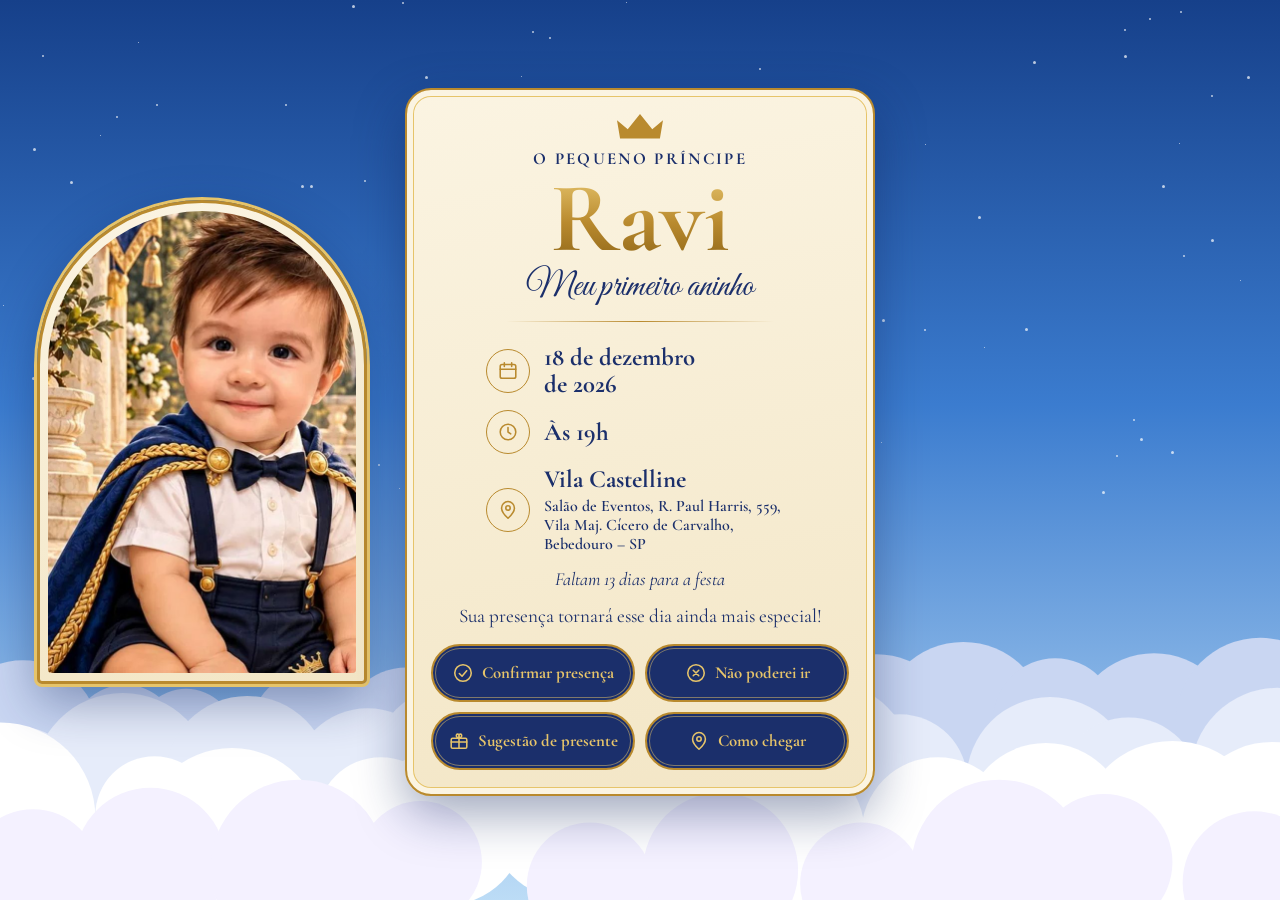
==== convite-ravi/index.html @ a2ce2e55 "Convite do Ravi" ====
<!doctype html>
<html lang="pt-BR">
<head>
<meta charset="utf-8">
<meta name="viewport" content="width=device-width, initial-scale=1, viewport-fit=cover">
<title>Ravi faz 1 aninho – Convite</title>
<link rel="preconnect" href="https://fonts.googleapis.com">
<link href="https://fonts.googleapis.com/css2?family=Cormorant+Garamond:wght@500;600;700&family=Great+Vibes&display=swap" rel="stylesheet">
<link rel="stylesheet" href="css/style.css">
</head>
<body>
<div class="stage" aria-hidden="true">
  <div id="stars"></div>
  <div class="castle">
    <svg viewBox="0 -90 600 400" xmlns="http://www.w3.org/2000/svg">
      <path d="M40 310Q300 225 560 310Z" fill="#78a868"/>
      <line x1="120" y1="212" x2="480" y2="212" stroke="#fbfbf7" stroke-width="10" stroke-dasharray="11 7"/>
      <rect x="120" y="217" width="360" height="75" fill="#fbfbf7"/>
      <rect x="120" y="217" width="360" height="75" fill="#d9e1f1" opacity=".35"/>
      <!-- torres laterais -->
      <rect x="150" y="165" width="32" height="130" fill="#fbfbf7"/><rect x="172" y="165" width="10" height="130" fill="#d9e1f1"/>
      <rect x="418" y="165" width="32" height="130" fill="#fbfbf7"/><rect x="440" y="165" width="10" height="130" fill="#d9e1f1"/>
      <polygon points="144,167 166,100 188,167" fill="#1f3a8a"/><polygon points="166,100 188,167 166,167" fill="#15296b"/>
      <polygon points="412,167 434,100 456,167" fill="#1f3a8a"/><polygon points="434,100 456,167 434,167" fill="#15296b"/>
      <rect x="205" y="120" width="40" height="175" fill="#fbfbf7"/><rect x="235" y="120" width="10" height="175" fill="#d9e1f1"/>
      <rect x="355" y="120" width="40" height="175" fill="#fbfbf7"/><rect x="385" y="120" width="10" height="175" fill="#d9e1f1"/>
      <polygon points="198,122 225,40 252,122" fill="#1f3a8a"/><polygon points="225,40 252,122 225,122" fill="#15296b"/>
      <polygon points="348,122 375,40 402,122" fill="#1f3a8a"/><polygon points="375,40 402,122 375,122" fill="#15296b"/>
      <!-- corpo central -->
      <rect x="240" y="165" width="120" height="130" fill="#fbfbf7"/><rect x="340" y="165" width="20" height="130" fill="#d9e1f1"/>
      <polygon points="232,168 300,118 368,168" fill="#1f3a8a" stroke="#e6c46a" stroke-width="3" stroke-linejoin="round"/>
      <rect x="245" y="95" width="18" height="75" fill="#fbfbf7"/><rect x="337" y="95" width="18" height="75" fill="#fbfbf7"/><rect x="347" y="95" width="8" height="75" fill="#d9e1f1"/>
      <polygon points="241,97 254,64 267,97" fill="#1f3a8a"/><polygon points="333,97 346,64 359,97" fill="#1f3a8a"/>
      <!-- torre principal -->
      <rect x="268" y="55" width="64" height="240" fill="#fbfbf7"/><rect x="318" y="55" width="14" height="240" fill="#d9e1f1"/>
      <polygon points="258,58 300,-48 342,58" fill="#1f3a8a"/><polygon points="300,-48 342,58 300,58" fill="#15296b"/>
      <path d="M270 20Q300 30 330 20M264 38Q300 50 336 38" stroke="#e6c46a" stroke-width="2.5" fill="none"/>
      <rect x="256" y="55" width="88" height="7" rx="3" fill="#e6c46a"/>
      <!-- janelas -->
      <g fill="#1b2f6b" stroke="#e6c46a" stroke-width="2">
        <rect x="295" y="78" width="10" height="20" rx="5"/><rect x="295" y="115" width="10" height="20" rx="5"/>
        <circle cx="300" cy="185" r="12"/>
        <rect x="251" y="190" width="9" height="18" rx="4.5"/><rect x="341" y="190" width="9" height="18" rx="4.5"/>
        <rect x="221" y="150" width="8" height="16" rx="4"/><rect x="221" y="205" width="8" height="16" rx="4"/>
        <rect x="371" y="150" width="8" height="16" rx="4"/><rect x="371" y="205" width="8" height="16" rx="4"/>
        <rect x="162" y="190" width="8" height="16" rx="4"/><rect x="430" y="190" width="8" height="16" rx="4"/>
      </g>
      <path d="M282 292V258a18 18 0 0 1 36 0V292Z" fill="#1b2f6b" stroke="#e6c46a" stroke-width="3"/>
      <g fill="#e8edf7"><rect x="268" y="292" width="64" height="7"/><rect x="262" y="299" width="76" height="7"/><rect x="256" y="306" width="88" height="7"/></g>
      <!-- bandeiras -->
      <g stroke="#e6c46a" stroke-width="2.5"><path d="M300 -48V-76M225 40V16M375 40V16M166 100V78M434 100V78"/></g>
      <g fill="#e6c46a">
        <polygon class="flag" points="300,-76 328,-67 300,-58"/>
        <polygon class="flag" points="225,16 247,23 225,30"/>
        <polygon class="flag" points="375,16 397,23 375,30"/>
        <polygon class="flag" points="166,78 184,84 166,90"/>
        <polygon class="flag" points="434,78 452,84 434,90"/>
      </g>
    </svg>
  </div>
  <svg class="clouds" id="clouds" viewBox="0 0 1440 300" preserveAspectRatio="xMidYMax slice"></svg>
</div>

<main>
  <div class="photo"><img alt="Ravi vestido de pequeno príncipe, com capa azul e detalhes dourados" src="img/ravi.jpg"></div>

  <section class="card" id="convite" aria-label="Convite">
    <div class="view" id="v-convite">
      <svg class="crown" viewBox="0 0 60 36" fill="#b98a2e" aria-hidden="true"><path d="M4 32 0 8l14 12L30 0l16 20L60 8l-4 24Z"/></svg>
      <p class="eyebrow">O PEQUENO PRÍNCIPE</p>
      <h1 class="name">Ravi</h1>
      <p class="script">Meu primeiro aninho</p>
      <div class="rule"></div>
      <ul class="info">
        <li><span class="ic"><svg viewBox="0 0 24 24"><rect x="3.5" y="5" width="17" height="15" rx="2"/><path d="M3.5 10h17M8 3v4M16 3v4"/></svg></span>18 de dezembro<br>de 2026</li>
        <li><span class="ic"><svg viewBox="0 0 24 24"><circle cx="12" cy="12" r="8.5"/><path d="M12 7v5l3 2"/></svg></span>Às 19h</li>
        <li><span class="ic"><svg viewBox="0 0 24 24"><path d="M12 21s-7-6.2-7-11.2A7 7 0 0 1 19 9.8C19 14.8 12 21 12 21Z"/><circle cx="12" cy="9.8" r="2.4"/></svg></span><span>Vila Castelline<small>Salão de Eventos, R. Paul Harris, 559, Vila Maj. Cícero de Carvalho, Bebedouro – SP</small></span></li>
      </ul>
      <p class="count" id="count"></p>
      <p class="note">Sua presença tornará esse dia ainda mais especial!</p>
      <div class="grid">
        <button class="btn" type="button" data-rsvp="yes"><svg viewBox="0 0 24 24"><circle cx="12" cy="12" r="9"/><path d="m8 12.5 3 3 5-6"/></svg>Confirmar presença</button>
        <button class="btn" type="button" data-rsvp="no"><svg viewBox="0 0 24 24"><circle cx="12" cy="12" r="9"/><path d="m9 9 6 6M15 9l-6 6"/></svg>Não poderei ir</button>
        <a class="btn" href="#presente"><svg viewBox="0 0 24 24"><rect x="3.5" y="9" width="17" height="11" rx="1.5"/><path d="M12 9v11M3.5 13h17M12 9C9 9 8 4.5 10.5 4.5S12 9 12 9Zm0 0c3 0 4-4.5 1.5-4.5S12 9 12 9Z"/></svg>Sugestão de presente</a>
        <a class="btn" href="https://www.google.com/maps/search/?api=1&amp;query=Vila%20Castelline%20Sal%C3%A3o%20de%20Eventos%20R.%20Paul%20Harris%2C%20559%20-%20Vila%20Maj.%20Cicero%20de%20Carvalho%2C%20Bebedouro%20-%20SP%2C%2014702-016%2C%20Brazil" target="_blank" rel="noopener"><svg viewBox="0 0 24 24"><path d="M12 21s-7-6.2-7-11.2A7 7 0 0 1 19 9.8C19 14.8 12 21 12 21Z"/><circle cx="12" cy="9.8" r="2.4"/></svg>Como chegar</a>
      </div>
    </div>

    <div class="view" id="v-presente" hidden>
      <p class="eyebrow">SUGESTÃO DE PRESENTE</p>
      <h2 class="script" style="font-size:2.6rem;margin-top:6px">Para o pequeno príncipe</h2>
      <div class="rule"></div>
      <ul class="gifts">
        <li><b>Roupinhas</b>Tamanhos de 12 a 18 meses.</li>
        <li><b>Fraldas</b>Tamanhos G e XG.</li>
        <li><b>Livros</b>Livros de pano ou cartonados, com histórias para ler junto.</li>
        <li><b>Brinquedos</b>De encaixe, empilhar e explorar.</li>
        <li><b>Uma lembrança</b>Um cartão ou mimo feito com carinho também é muito bem-vindo.</li>
      </ul>
      <a class="btn" href="#convite" style="width:100%">Voltar ao convite</a>
    </div>
  </section>
</main>

<dialog id="dlg" aria-labelledby="dt">
  <h2 id="dt"></h2>
  <p id="dp"></p>
  <label for="nm">Seu nome</label>
  <input id="nm" type="text" autocomplete="name" placeholder="Nome e sobrenome">
  <div id="gw"><label for="gs">Quantas pessoas vão com você?</label>
  <input id="gs" type="number" min="1" max="10" value="1" inputmode="numeric"></div>
  <div class="row">
    <a class="btn" id="send" href="#" target="_blank" rel="noopener">Enviar pelo WhatsApp</a>
    <button class="link" type="button" id="close">Fechar</button>
  </div>
</dialog>

<script src="js/script.js"></script>
</body>
</html>
---- convite-ravi/css/style.css ----
/* ORDEM DA ANIMAÇÃO: nuvens (0s) -> castelo sobe (1.6s) -> foto e convite aparecem (4.6s).
   Para mudar o ritmo, ajuste os tempos em .castle, .photo e .card. */
:root{
  --sky-top:#16408a; --sky-mid:#3b7ccf; --sky-bot:#bcdcf6; --navy:#1b2f6b; --gold:#b98a2e; --gold-l:#e6c46a;
  --paper:#fbf4e2; --paper-2:#f3e6c6; --ink:#1b2f6b;
  box-sizing:border-box; padding-top:env(safe-area-inset-top,0px); padding-bottom:env(safe-area-inset-bottom,0px);
}
@media (prefers-color-scheme:dark){:root:not([data-theme="light"]){--sky-top:#12346f; --sky-mid:#2f68b5; --paper:#f6edd6; --paper-2:#ecdcb4}}
:root[data-theme="dark"]{--sky-top:#12346f; --sky-mid:#2f68b5; --paper:#f6edd6; --paper-2:#ecdcb4}
html{scroll-padding-top:env(safe-area-inset-top,0px)}
*{box-sizing:border-box}
html,body{margin:0;min-height:100%}
body{font-family:"Cormorant Garamond",Georgia,serif;color:var(--ink);background:var(--sky-top);overflow-x:hidden}
.stage{position:fixed;inset:0;background:linear-gradient(180deg,var(--sky-top) 0%,var(--sky-mid) 45%,var(--sky-bot) 100%);overflow:hidden;z-index:0}
.star{position:absolute;border-radius:50%;background:#fff;opacity:.7}
.star.t{animation:tw 3.5s ease-in-out infinite}
@keyframes tw{50%{opacity:.15}}
.drift{position:absolute;left:-220px;width:150px;height:38px;border-radius:40px;background:#fff;opacity:.8;animation:drift linear infinite}
.drift::before,.drift::after{content:"";position:absolute;background:#fff;border-radius:50%}
.drift::before{width:62px;height:62px;left:22px;top:-30px}
.drift::after{width:80px;height:80px;left:62px;top:-42px}
@keyframes drift{to{transform:translateX(calc(100vw + 440px))}}
.castle{position:absolute;left:50%;bottom:9vh;width:min(780px,130vw);transform:translate(-50%,0);animation:rise 2.8s cubic-bezier(.2,.8,.2,1) 1.6s both}
.castle svg{display:block;width:100%;height:auto;overflow:visible}
@keyframes rise{from{transform:translate(-50%,120%)}to{transform:translate(-50%,0)}}
.flag{transform-box:fill-box;transform-origin:left center;animation:wave 2.4s ease-in-out infinite}
@keyframes wave{50%{transform:skewY(7deg) scaleX(.88)}}
.clouds{position:absolute;left:0;bottom:0;width:100%;height:34vh;min-height:200px}
main{position:relative;z-index:1;min-height:100svh;padding:32px 20px 48px;display:grid;grid-template-columns:1fr minmax(0,470px) 1fr;align-items:center;gap:clamp(20px,3vw,48px)}
.photo{justify-self:end;width:min(330px,72vw);aspect-ratio:3/4.4;padding:8px;border:3px solid var(--gold);border-radius:999px 999px 30px 30px;background:linear-gradient(170deg,var(--paper),var(--paper-2));box-shadow:0 0 0 3px var(--gold-l),0 18px 50px rgba(15,35,90,.4);opacity:0;animation:appear 1.2s ease 4.6s forwards}
.photo img{display:block;width:100%;height:100%;object-fit:cover;object-position:50% 12%;border-radius:999px 999px 22px 22px}
.card{justify-self:center;width:min(470px,100%);background:linear-gradient(170deg,var(--paper),var(--paper-2));border:2px solid var(--gold);border-radius:26px;padding:30px 24px 24px;text-align:center;box-shadow:inset 0 0 0 6px var(--paper),inset 0 0 0 7px var(--gold-l),0 18px 50px rgba(15,35,90,.4);opacity:0;animation:appear 1.2s ease 4.6s forwards}
@keyframes appear{from{opacity:0;transform:scale(.82)}to{opacity:1;transform:scale(1)}}
.crown{width:46px;height:auto;margin:-6px auto 6px;display:block}
.eyebrow{font-size:1.05rem;font-weight:700;letter-spacing:.14em;margin:0}
.name{font-size:clamp(4.2rem,20vw,6.2rem);line-height:.95;font-weight:700;margin:2px 0 0;background:linear-gradient(180deg,#e9c870,#b98a2e 55%,#8f6618);-webkit-background-clip:text;background-clip:text;color:transparent}
.script{font-family:"Great Vibes","Brush Script MT",cursive;font-size:2.2rem;margin:0 0 6px;color:var(--navy)}
.rule{height:1px;background:linear-gradient(90deg,transparent,var(--gold),transparent);margin:12px 18%}
.info{list-style:none;margin:10px auto 6px;padding:0;display:inline-flex;flex-direction:column;gap:12px;text-align:left}
.info li{display:flex;align-items:center;gap:14px;font-size:1.55rem;font-weight:700;line-height:1.1}
.info small{display:block;font-size:1rem;font-weight:600;line-height:1.2;margin-top:3px;max-width:250px}
.ic{flex:none;width:44px;height:44px;border:1.5px solid var(--gold);border-radius:50%;display:grid;place-items:center}
.ic svg{width:22px;height:22px;stroke:var(--gold);fill:none;stroke-width:1.7;stroke-linecap:round;stroke-linejoin:round}
.count{font-size:1.15rem;margin:8px 0 0;font-style:italic}
.note{font-size:1.2rem;margin:14px 0 16px}
.grid{display:grid;grid-template-columns:1fr 1fr;gap:10px}
.btn{display:flex;align-items:center;justify-content:center;gap:8px;min-height:58px;padding:8px 10px;border-radius:30px;border:2px solid var(--gold);background:var(--navy);color:var(--gold-l);font:700 1.05rem/1.1 "Cormorant Garamond",Georgia,serif;text-decoration:none;cursor:pointer;box-shadow:inset 0 0 0 2px var(--navy),inset 0 0 0 3px rgba(230,196,106,.5)}
.btn svg{width:22px;height:22px;flex:none;stroke:var(--gold-l);fill:none;stroke-width:1.7;stroke-linecap:round;stroke-linejoin:round}
.btn:hover{background:#243c85}
.btn:focus-visible,input:focus-visible{outline:3px solid var(--gold-l);outline-offset:3px}
.view[hidden]{display:none}
.gifts{list-style:none;margin:14px 0 18px;padding:0;text-align:left;display:grid;gap:10px}
.gifts li{padding:12px 14px;border:1px solid var(--gold-l);border-radius:14px;background:rgba(255,255,255,.45);font-size:1.2rem;line-height:1.25}
.gifts b{display:block;font-size:1.3rem}
dialog{border:2px solid var(--gold);border-radius:22px;background:var(--paper);color:var(--ink);padding:24px 22px;width:min(400px,92vw);font-family:inherit;text-align:center}
dialog::backdrop{background:rgba(15,30,70,.55)}
dialog h2{margin:0 0 4px;font-size:1.9rem}
dialog p{margin:0 0 14px;font-size:1.15rem}
label{display:block;text-align:left;font-weight:700;font-size:1.1rem;margin:10px 0 4px}
input{width:100%;font:600 1.2rem "Cormorant Garamond",Georgia,serif;padding:10px 12px;border:1.5px solid var(--gold);border-radius:12px;background:#fff;color:var(--ink)}
.row{display:grid;gap:8px;margin-top:16px}
.link{background:none;border:0;color:var(--navy);font:600 1.1rem "Cormorant Garamond",Georgia,serif;text-decoration:underline;cursor:pointer;padding:8px}
@media (max-width:980px){main{display:flex;flex-direction:column;align-items:center;padding-top:28px}.photo{width:min(250px,64vw)}}
@media (max-width:380px){.grid{grid-template-columns:1fr}.info li{font-size:1.35rem}}
@media (prefers-reduced-motion:reduce){.castle,.card,.photo,.drift,.flag,.star{animation:none!important}.drift{display:none}.card,.photo{opacity:1}}

/* FUNDO PRÓPRIO (opcional): coloque sua imagem em img/fundo.jpg e tire os comentários abaixo.
.stage{background:url("../img/fundo.jpg") center/cover no-repeat}
*/
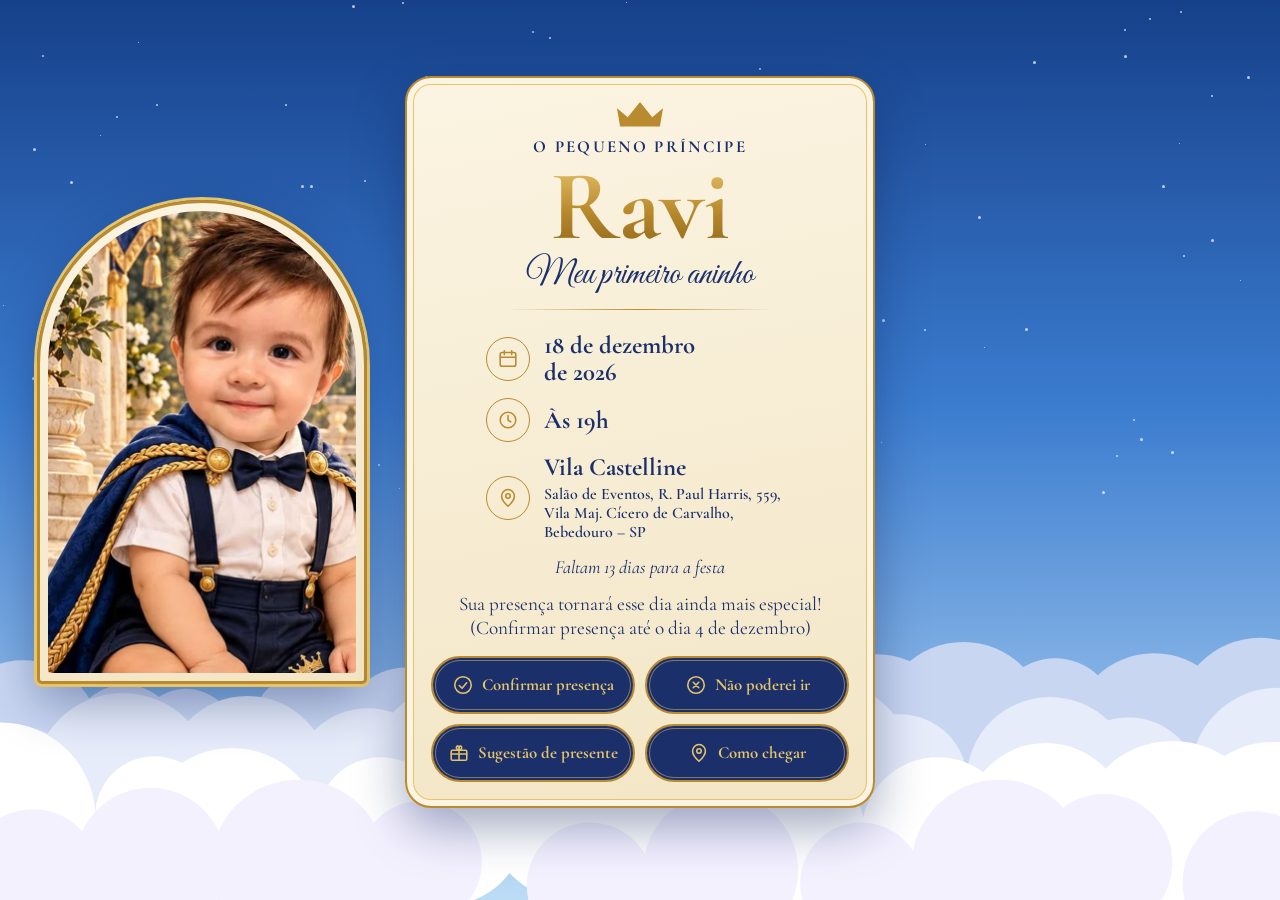
==== commit 98033e08: "Adiciona WhatsApp" ====
--- a/convite-ravi/index.html
+++ b/convite-ravi/index.html
@@ -77,7 +77,7 @@
         <li><span class="ic"><svg viewBox="0 0 24 24"><path d="M12 21s-7-6.2-7-11.2A7 7 0 0 1 19 9.8C19 14.8 12 21 12 21Z"/><circle cx="12" cy="9.8" r="2.4"/></svg></span><span>Vila Castelline<small>Salão de Eventos, R. Paul Harris, 559, Vila Maj. Cícero de Carvalho, Bebedouro – SP</small></span></li>
       </ul>
       <p class="count" id="count"></p>
-      <p class="note">Sua presença tornará esse dia ainda mais especial!</p>
+      <p class="note">Sua presença tornará esse dia ainda mais especial! (Confirmar presença até o dia 4 de dezembro)</p>
       <div class="grid">
         <button class="btn" type="button" data-rsvp="yes"><svg viewBox="0 0 24 24"><circle cx="12" cy="12" r="9"/><path d="m8 12.5 3 3 5-6"/></svg>Confirmar presença</button>
         <button class="btn" type="button" data-rsvp="no"><svg viewBox="0 0 24 24"><circle cx="12" cy="12" r="9"/><path d="m9 9 6 6M15 9l-6 6"/></svg>Não poderei ir</button>
@@ -91,7 +91,7 @@
       <h2 class="script" style="font-size:2.6rem;margin-top:6px">Para o pequeno príncipe</h2>
       <div class="rule"></div>
       <ul class="gifts">
-        <li><b>Roupinhas</b>Tamanhos de 12 a 18 meses.</li>
+        <li><b>Roupinhas</b>Tamanho 2.</li>
         <li><b>Fraldas</b>Tamanhos G e XG.</li>
         <li><b>Livros</b>Livros de pano ou cartonados, com histórias para ler junto.</li>
         <li><b>Brinquedos</b>De encaixe, empilhar e explorar.</li>
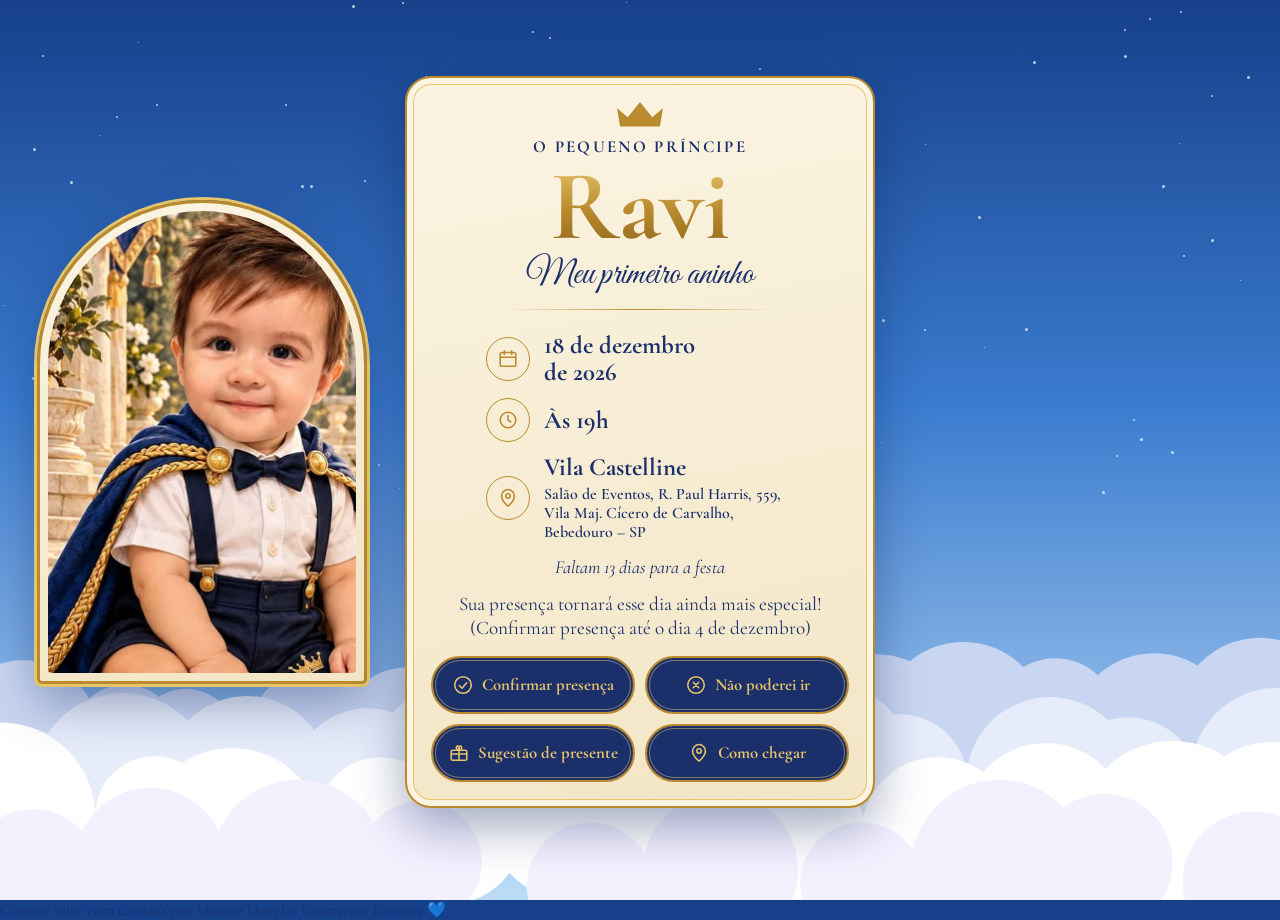
==== commit 6bb9aa1c: "Adiciona créditos" ====
--- a/convite-ravi/index.html
+++ b/convite-ravi/index.html
@@ -101,7 +101,7 @@
     </div>
   </section>
 </main>
-
+<footer class="creditos">Convite feito com carinho por Maicon Douglas Guimarães Ferreira 💙</footer>
 <dialog id="dlg" aria-labelledby="dt">
   <h2 id="dt"></h2>
   <p id="dp"></p>
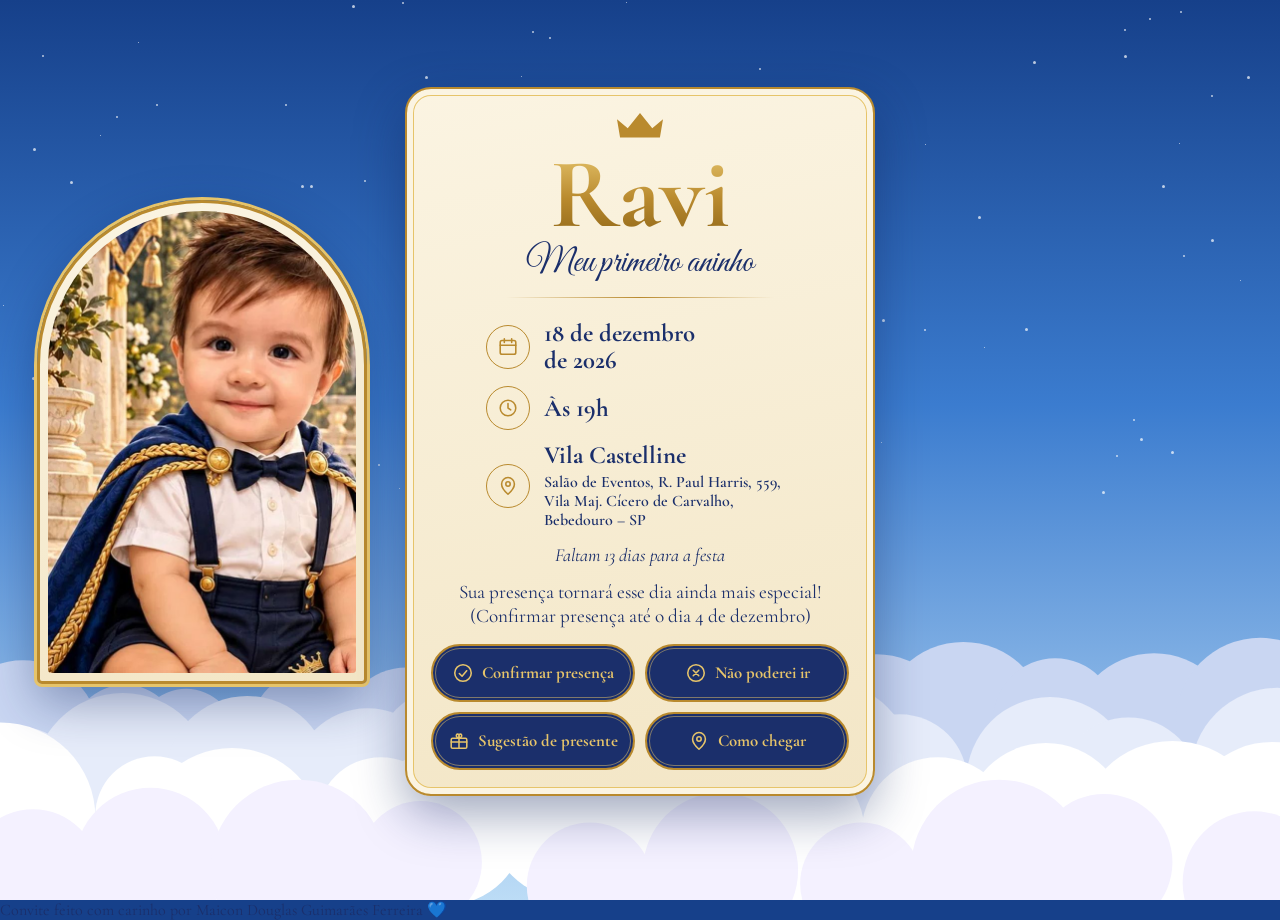
==== commit 48774fc7: "Atualiza convite" ====
--- a/convite-ravi/index.html
+++ b/convite-ravi/index.html
@@ -67,7 +67,6 @@
   <section class="card" id="convite" aria-label="Convite">
     <div class="view" id="v-convite">
       <svg class="crown" viewBox="0 0 60 36" fill="#b98a2e" aria-hidden="true"><path d="M4 32 0 8l14 12L30 0l16 20L60 8l-4 24Z"/></svg>
-      <p class="eyebrow">O PEQUENO PRÍNCIPE</p>
       <h1 class="name">Ravi</h1>
       <p class="script">Meu primeiro aninho</p>
       <div class="rule"></div>
@@ -95,13 +94,14 @@
         <li><b>Fraldas</b>Tamanhos G e XG.</li>
         <li><b>Livros</b>Livros de pano ou cartonados, com histórias para ler junto.</li>
         <li><b>Brinquedos</b>De encaixe, empilhar e explorar.</li>
-        <li><b>Uma lembrança</b>Um cartão ou mimo feito com carinho também é muito bem-vindo.</li>
       </ul>
       <a class="btn" href="#convite" style="width:100%">Voltar ao convite</a>
     </div>
   </section>
 </main>
+
 <footer class="creditos">Convite feito com carinho por Maicon Douglas Guimarães Ferreira 💙</footer>
+
 <dialog id="dlg" aria-labelledby="dt">
   <h2 id="dt"></h2>
   <p id="dp"></p>
